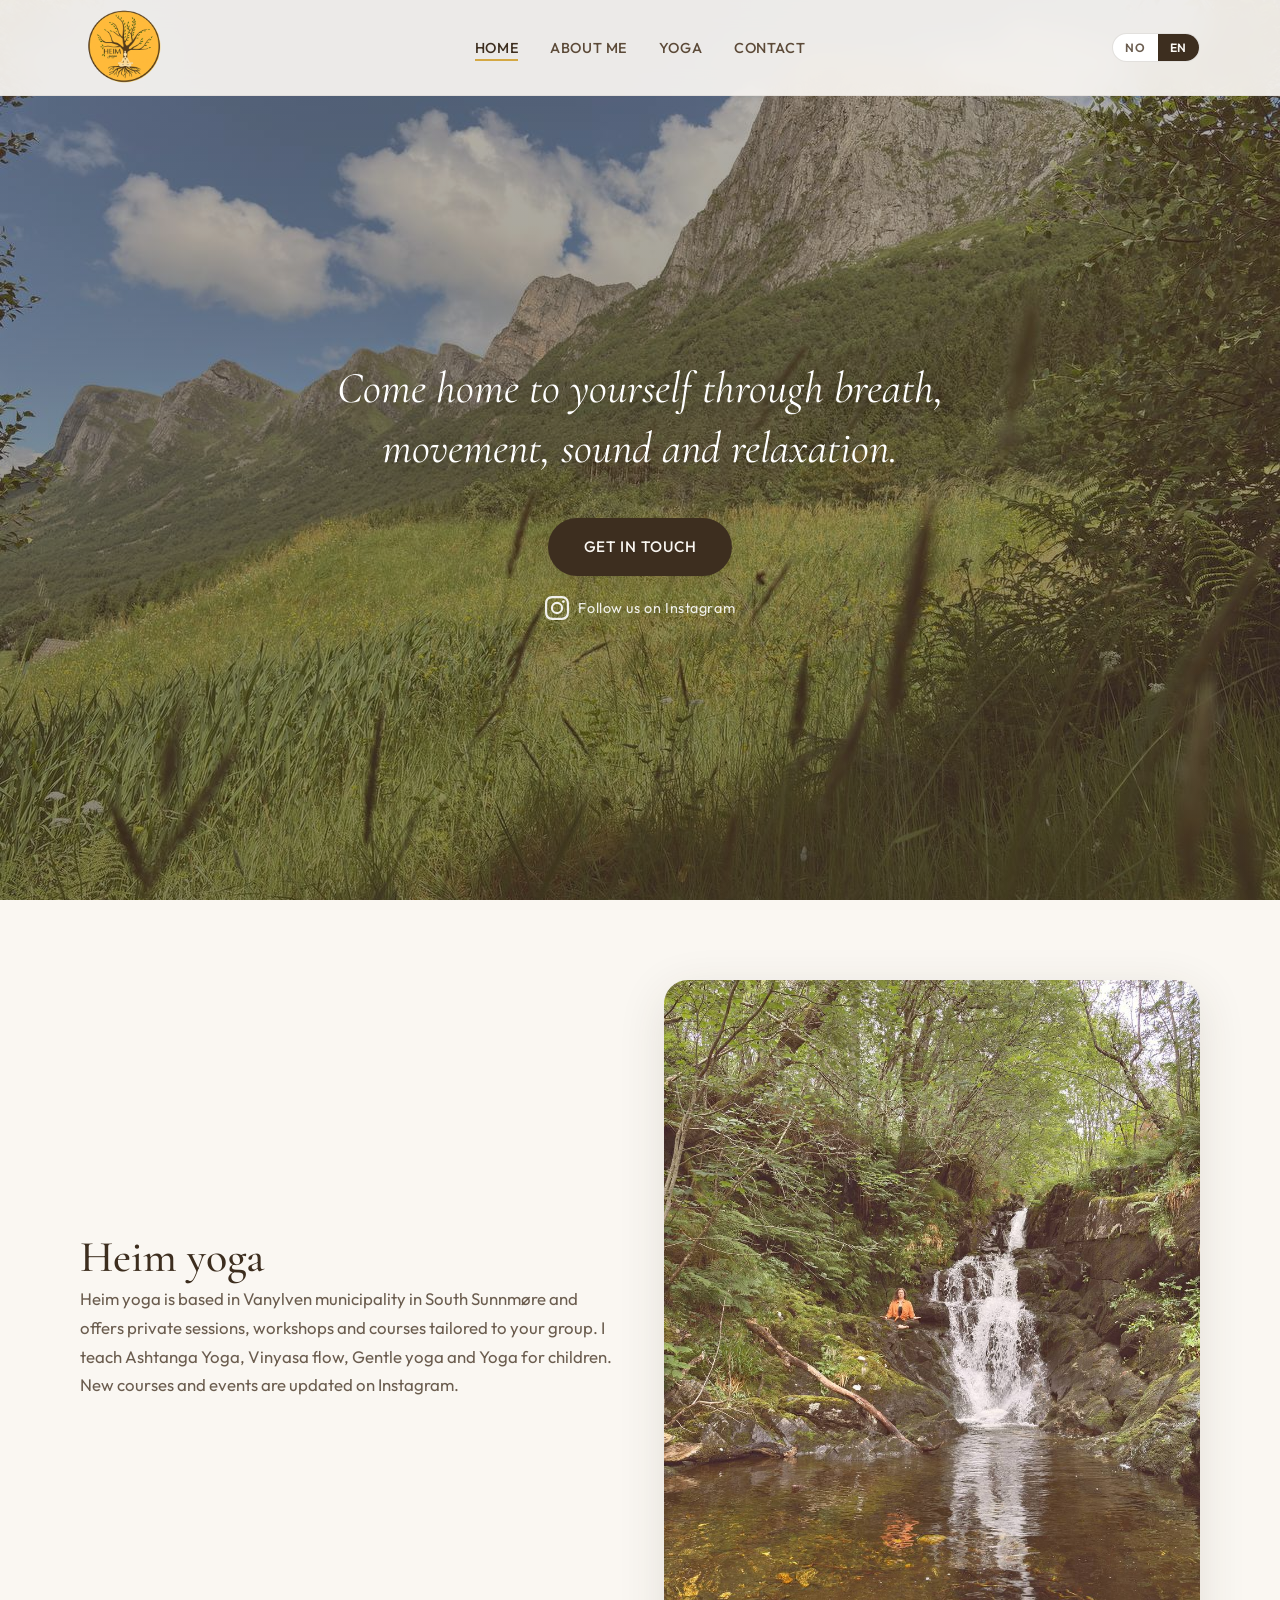
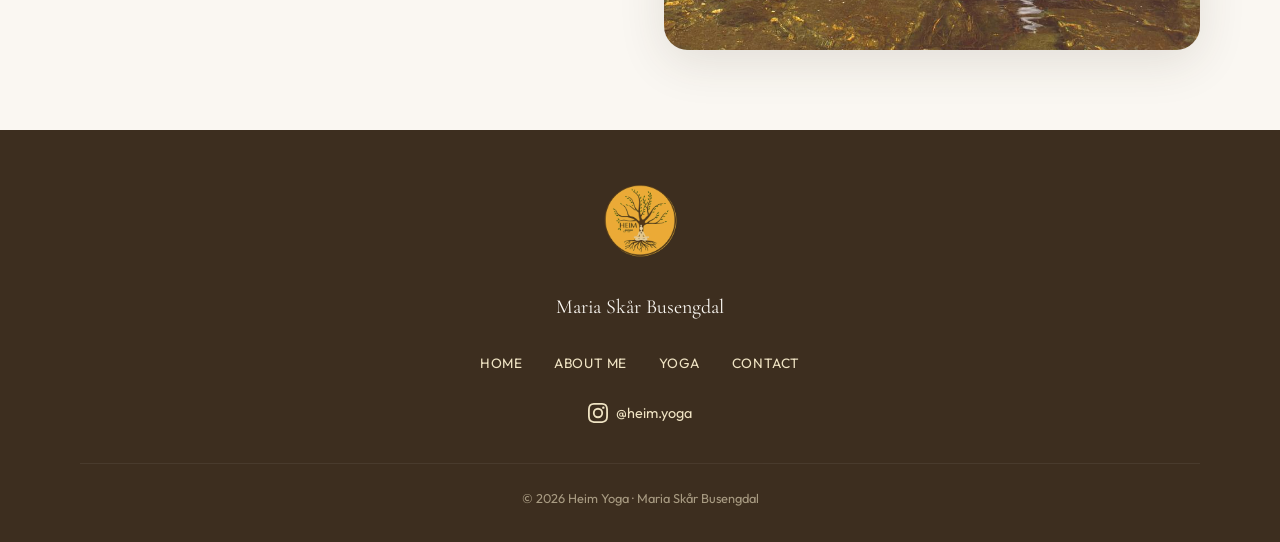
==== index.html @ f00a3d15 "Add files via upload" ====
<!DOCTYPE html>
<html lang="en">
<head>
  <meta charset="UTF-8">
  <meta name="viewport" content="width=device-width, initial-scale=1.0">
  <meta name="description" content="Heim yoga – yoga i Vanylven, Søre Sunnmøre. Ashtanga, Vinyasa, mjuk yoga og yoga for barn.">
  <title>Heim Yoga</title>
  <link rel="icon" href="assets/logo.png" type="image/png">
  <link rel="preconnect" href="https://fonts.googleapis.com">
  <link rel="preconnect" href="https://fonts.gstatic.com" crossorigin>
  <link href="https://fonts.googleapis.com/css2?family=Cormorant+Garamond:ital,wght@0,400;0,500;0,600;1,400&family=Outfit:wght@300;400;500;600&display=swap" rel="stylesheet">
  <link rel="stylesheet" href="css/style.css">
</head>
<body>

  <nav class="nav">
    <div class="container nav__inner">
      <a href="index.html" class="nav__logo">
        <img src="assets/logo.png" alt="Heim Yoga">
      </a>
      <ul class="nav__links">
        <li><a href="index.html" class="active" data-i18n="nav.home">Hjem</a></li>
        <li><a href="about.html" data-i18n="nav.about">Om meg</a></li>
        <li><a href="yoga.html" data-i18n="nav.yoga">Yoga</a></li>
        <li><a href="contact.html" data-i18n="nav.contact">Kontakt</a></li>
      </ul>
      <div class="nav__actions">
        <div class="lang-toggle">
          <button data-lang="no">NO</button>
          <button data-lang="en" class="active">EN</button>
        </div>
        <button class="nav__burger" aria-label="Menu">
          <span></span><span></span><span></span>
        </button>
      </div>
    </div>
  </nav>

  <section class="hero">
    <div class="hero__bg">
      <img src="assets/indexnatur.jpg" alt="Yoga i naturen, Vanylven">
      <div class="hero__overlay"></div>
    </div>
    <div class="hero__content">
      <p class="hero__quote" data-i18n="hero.quote">
        Kom heim til deg sjølv gjennom pust, rørsle, lyd og avspenning.
      </p>
      <div class="hero__actions">
        <a href="contact.html" class="btn btn--primary" data-i18n="hero.contact">Ta kontakt</a>
        <a href="https://www.instagram.com/heim.yoga?utm_source=qr" target="_blank" rel="noopener noreferrer" class="hero__instagram">
          <svg viewBox="0 0 24 24" fill="currentColor" aria-hidden="true">
            <path d="M12 2.163c3.204 0 3.584.012 4.85.07 3.252.148 4.771 1.691 4.919 4.919.058 1.265.069 1.645.069 4.849 0 3.205-.012 3.584-.069 4.849-.149 3.225-1.664 4.771-4.919 4.919-1.266.058-1.644.07-4.85.07-3.204 0-3.584-.012-4.849-.07-3.26-.149-4.771-1.699-4.919-4.92-.058-1.265-.07-1.644-.07-4.849 0-3.204.013-3.583.07-4.849.149-3.227 1.664-4.771 4.919-4.919 1.266-.057 1.645-.069 4.849-.069zM12 0C8.741 0 8.333.014 7.053.072 2.695.272.273 2.69.073 7.052.014 8.333 0 8.741 0 12c0 3.259.014 3.668.072 4.948.2 4.358 2.618 6.78 6.98 6.98C8.333 23.986 8.741 24 12 24c3.259 0 3.668-.014 4.948-.072 4.354-.2 6.782-2.618 6.979-6.98.059-1.28.073-1.689.073-4.948 0-3.259-.014-3.667-.072-4.947-.196-4.354-2.617-6.78-6.979-6.98C15.668.014 15.259 0 12 0zm0 5.838a6.162 6.162 0 100 12.324 6.162 6.162 0 000-12.324zM12 16a4 4 0 110-8 4 4 0 010 8zm6.406-11.845a1.44 1.44 0 100 2.881 1.44 1.44 0 000-2.881z"/>
          </svg>
          <span data-i18n="hero.instagram">Følg oss på Instagram</span>
        </a>
      </div>
    </div>
  </section>

  <section class="section">
    <div class="container">
      <div class="info-grid fade-in">
        <div class="info-grid__text">
          <h2 data-i18n="home.info.title">Heim yoga</h2>
          <p data-i18n="home.info.text">
            Heim yoga held til i Vanylven kommune på Søre Sunnmøre og tilbyr enkeltimar, workshops og kurs skreddarsydd for di gruppe. Eg underviser i Ashtanga Yoga, Vinyasa flyt, Mjuk yoga og Yoga for barn. Nye kurs og hendingar blir oppdatert på instagram.
          </p>
        </div>
        <div class="info-grid__image">
          <img src="assets/index-2.jpg" alt="Meditasjon ved foss">
        </div>
      </div>
    </div>
  </section>

  <footer class="footer">
    <div class="container">
      <div class="footer__logo">
        <img src="assets/logo.png" alt="Heim Yoga">
      </div>
      <p class="footer__name">Maria Skår Busengdal</p>
      <ul class="footer__links">
        <li><a href="index.html" data-i18n="nav.home">Hjem</a></li>
        <li><a href="about.html" data-i18n="nav.about">Om meg</a></li>
        <li><a href="yoga.html" data-i18n="nav.yoga">Yoga</a></li>
        <li><a href="contact.html" data-i18n="nav.contact">Kontakt</a></li>
      </ul>
      <div class="footer__social">
        <a href="https://www.instagram.com/heim.yoga?utm_source=qr" target="_blank" rel="noopener noreferrer">
          <svg width="20" height="20" viewBox="0 0 24 24" fill="currentColor" aria-hidden="true">
            <path d="M12 2.163c3.204 0 3.584.012 4.85.07 3.252.148 4.771 1.691 4.919 4.919.058 1.265.069 1.645.069 4.849 0 3.205-.012 3.584-.069 4.849-.149 3.225-1.664 4.771-4.919 4.919-1.266.058-1.644.07-4.85.07-3.204 0-3.584-.012-4.849-.07-3.26-.149-4.771-1.699-4.919-4.92-.058-1.265-.07-1.644-.07-4.849 0-3.204.013-3.583.07-4.849.149-3.227 1.664-4.771 4.919-4.919 1.266-.057 1.645-.069 4.849-.069zM12 0C8.741 0 8.333.014 7.053.072 2.695.272.273 2.69.073 7.052.014 8.333 0 8.741 0 12c0 3.259.014 3.668.072 4.948.2 4.358 2.618 6.78 6.98 6.98C8.333 23.986 8.741 24 12 24c3.259 0 3.668-.014 4.948-.072 4.354-.2 6.782-2.618 6.979-6.98.059-1.28.073-1.689.073-4.948 0-3.259-.014-3.667-.072-4.947-.196-4.354-2.617-6.78-6.979-6.98C15.668.014 15.259 0 12 0zm0 5.838a6.162 6.162 0 100 12.324 6.162 6.162 0 000-12.324zM12 16a4 4 0 110-8 4 4 0 010 8zm6.406-11.845a1.44 1.44 0 100 2.881 1.44 1.44 0 000-2.881z"/>
          </svg>
          @heim.yoga
        </a>
      </div>
      <p class="footer__copy" data-i18n="footer.copy">© 2026 Heim Yoga · Maria Skår Busengdal</p>
    </div>
  </footer>

  <script src="js/i18n.js"></script>
  <script src="js/main.js"></script>
</body>
</html>
---- css/style.css ----
/* Heim Yoga — design tokens from brand */
:root {
  --color-mustard: #d4a843;
  --color-mustard-light: #f0e4c4;
  --color-brown: #3d2e1f;
  --color-brown-soft: #5c4a38;
  --color-green: #4a6741;
  --color-green-light: #e8efe6;
  --color-cream: #faf7f2;
  --color-white: #ffffff;
  --color-text: #2c2419;
  --color-text-muted: #6b5d4f;
  --color-terracotta: #c45c3a;

  --font-serif: "Cormorant Garamond", Georgia, serif;
  --font-sans: "Outfit", system-ui, sans-serif;

  --radius: 12px;
  --radius-lg: 24px;
  --shadow: 0 4px 24px rgba(61, 46, 31, 0.08);
  --shadow-lg: 0 12px 48px rgba(61, 46, 31, 0.12);
  --transition: 0.3s cubic-bezier(0.4, 0, 0.2, 1);
  --nav-height: 96px;
}

*, *::before, *::after {
  box-sizing: border-box;
  margin: 0;
  padding: 0;
}

html {
  scroll-behavior: smooth;
}

body {
  font-family: var(--font-sans);
  font-size: 1.05rem;
  line-height: 1.7;
  color: var(--color-text);
  background: var(--color-cream);
  -webkit-font-smoothing: antialiased;
}

img {
  max-width: 100%;
  height: auto;
  display: block;
}

a {
  color: var(--color-green);
  text-decoration: none;
  transition: color var(--transition);
}

a:hover {
  color: var(--color-terracotta);
}

h1, h2, h3, h4 {
  font-family: var(--font-serif);
  font-weight: 500;
  line-height: 1.25;
  color: var(--color-brown);
}

h1 { font-size: clamp(2.5rem, 6vw, 4rem); }
h2 { font-size: clamp(2rem, 4vw, 2.75rem); }
h3 { font-size: clamp(1.35rem, 2.5vw, 1.65rem); }

.container {
  width: min(1120px, 92vw);
  margin-inline: auto;
}

/* ── Navigation ── */
.nav {
  position: fixed;
  top: 0;
  left: 0;
  right: 0;
  z-index: 100;
  height: var(--nav-height);
  background: rgba(250, 247, 242, 0.92);
  backdrop-filter: blur(12px);
  -webkit-backdrop-filter: blur(12px);
  border-bottom: 1px solid rgba(61, 46, 31, 0.06);
  transition: box-shadow var(--transition);
}

.nav.scrolled {
  box-shadow: var(--shadow);
}

.nav__inner {
  display: flex;
  align-items: center;
  justify-content: space-between;
  height: 100%;
}

.nav__logo img {
  height: 88px;
  width: auto;
}

.nav__links {
  display: flex;
  align-items: center;
  gap: 2rem;
  list-style: none;
}

.nav__links a {
  font-size: 0.9rem;
  font-weight: 500;
  letter-spacing: 0.04em;
  text-transform: uppercase;
  color: var(--color-brown-soft);
  position: relative;
}

.nav__links a::after {
  content: "";
  position: absolute;
  bottom: -4px;
  left: 0;
  width: 0;
  height: 2px;
  background: var(--color-mustard);
  transition: width var(--transition);
}

.nav__links a:hover,
.nav__links a.active {
  color: var(--color-brown);
}

.nav__links a:hover::after,
.nav__links a.active::after {
  width: 100%;
}

.nav__actions {
  display: flex;
  align-items: center;
  gap: 1rem;
}

.lang-toggle {
  display: flex;
  border: 1px solid rgba(61, 46, 31, 0.15);
  border-radius: 999px;
  overflow: hidden;
  background: var(--color-white);
}

.lang-toggle button {
  font-family: var(--font-sans);
  font-size: 0.75rem;
  font-weight: 600;
  letter-spacing: 0.06em;
  padding: 0.35rem 0.75rem;
  border: none;
  background: transparent;
  color: var(--color-text-muted);
  cursor: pointer;
  transition: all var(--transition);
}

.lang-toggle button.active {
  background: var(--color-brown);
  color: var(--color-cream);
}

.nav__burger {
  display: none;
  flex-direction: column;
  gap: 5px;
  background: none;
  border: none;
  cursor: pointer;
  padding: 4px;
}

.nav__burger span {
  display: block;
  width: 24px;
  height: 2px;
  background: var(--color-brown);
  transition: var(--transition);
}

/* ── Buttons ── */
.btn {
  display: inline-flex;
  align-items: center;
  justify-content: center;
  gap: 0.5rem;
  font-family: var(--font-sans);
  font-size: 0.95rem;
  font-weight: 500;
  letter-spacing: 0.06em;
  text-transform: uppercase;
  padding: 1rem 2.25rem;
  border: none;
  border-radius: 999px;
  cursor: pointer;
  transition: all var(--transition);
}

.btn--primary {
  background: var(--color-brown);
  color: var(--color-cream);
  box-shadow: 0 4px 16px rgba(61, 46, 31, 0.2);
}

.btn--primary:hover {
  background: var(--color-terracotta);
  color: var(--color-white);
  transform: translateY(-2px);
  box-shadow: 0 8px 24px rgba(196, 92, 58, 0.3);
}

.btn--outline {
  background: transparent;
  color: var(--color-brown);
  border: 2px solid var(--color-brown);
}

.btn--outline:hover {
  background: var(--color-brown);
  color: var(--color-cream);
}

.btn--instagram {
  background: transparent;
  color: var(--color-brown);
  border: 2px solid rgba(61, 46, 31, 0.2);
  padding: 0.85rem 1.5rem;
}

.btn--instagram:hover {
  border-color: var(--color-terracotta);
  color: var(--color-terracotta);
}

.btn--instagram svg {
  width: 20px;
  height: 20px;
}

/* ── Hero (Home) ── */
.hero {
  position: relative;
  min-height: 100vh;
  display: flex;
  align-items: center;
  justify-content: center;
  text-align: center;
  overflow: hidden;
}

.hero__bg {
  position: absolute;
  inset: 0;
  z-index: 0;
}

.hero__bg img {
  width: 100%;
  height: 100%;
  object-fit: cover;
}

.hero__overlay {
  position: absolute;
  inset: 0;
  background: linear-gradient(
    to bottom,
    rgba(44, 36, 25, 0.35) 0%,
    rgba(44, 36, 25, 0.55) 100%
  );
}

.hero__content {
  position: relative;
  z-index: 1;
  padding: calc(var(--nav-height) + 2rem) 1.5rem 3rem;
  max-width: 780px;
  color: var(--color-white);
  animation: fadeUp 1s ease-out;
}

.hero__quote {
  font-family: var(--font-serif);
  font-size: clamp(1.75rem, 4.5vw, 2.75rem);
  font-weight: 400;
  font-style: italic;
  line-height: 1.35;
  margin-bottom: 2.5rem;
  text-shadow: 0 2px 20px rgba(0, 0, 0, 0.3);
}

.hero__actions {
  display: flex;
  flex-direction: column;
  align-items: center;
  gap: 1.25rem;
}

.hero__instagram {
  display: inline-flex;
  align-items: center;
  gap: 0.6rem;
  color: var(--color-white);
  font-size: 0.9rem;
  letter-spacing: 0.04em;
  opacity: 0.9;
  transition: opacity var(--transition);
}

.hero__instagram:hover {
  opacity: 1;
  color: var(--color-mustard-light);
}

.hero__instagram svg {
  width: 24px;
  height: 24px;
}

/* ── Page header ── */
.page-header {
  padding: calc(var(--nav-height) + 4rem) 0 3rem;
  text-align: center;
  background: linear-gradient(180deg, var(--color-mustard-light) 0%, var(--color-cream) 100%);
}

.page-header p {
  max-width: 600px;
  margin: 1rem auto 0;
  color: var(--color-text-muted);
  font-size: 1.1rem;
}

/* ── Sections ── */
.section {
  padding: 5rem 0;
}

.section--alt {
  background: var(--color-white);
}

.section__title {
  text-align: center;
  margin-bottom: 3rem;
}

.section__title::after {
  content: "";
  display: block;
  width: 48px;
  height: 3px;
  background: var(--color-mustard);
  margin: 1rem auto 0;
  border-radius: 2px;
}

/* ── Info block (home) ── */
.info-grid {
  display: grid;
  grid-template-columns: 1fr 1fr;
  gap: 3rem;
  align-items: center;
}

.info-grid__text p {
  margin-bottom: 1.25rem;
  color: var(--color-text-muted);
}

.info-grid__text p:last-child {
  margin-bottom: 0;
}

.info-grid__image {
  border-radius: var(--radius-lg);
  overflow: hidden;
  box-shadow: var(--shadow-lg);
}

.info-grid__image img {
  width: 100%;
  aspect-ratio: 4/5;
  object-fit: cover;
}

/* ── About page ── */
.about-intro {
  display: grid;
  grid-template-columns: 1fr 1.2fr;
  gap: 3.5rem;
  align-items: start;
}

.about-intro__photo {
  border-radius: var(--radius-lg);
  overflow: hidden;
  box-shadow: var(--shadow-lg);
  position: sticky;
  top: calc(var(--nav-height) + 2rem);
}

.about-intro__photo img {
  width: 100%;
  aspect-ratio: 3/4;
  object-fit: cover;
}

.about-intro__text p {
  margin-bottom: 1.25rem;
  color: var(--color-text-muted);
}

/* ── Training list ── */
.training-list {
  list-style: none;
  display: flex;
  flex-direction: column;
  gap: 1rem;
}

.training-list li {
  padding: 1.25rem 1.5rem;
  background: var(--color-green-light);
  border-radius: var(--radius);
  border-left: 4px solid var(--color-green);
  font-size: 0.95rem;
  color: var(--color-text-muted);
  transition: transform var(--transition);
}

.training-list li:hover {
  transform: translateX(4px);
}

.training-list li strong {
  display: block;
  color: var(--color-brown);
  font-weight: 600;
  margin-bottom: 0.25rem;
}

/* ── Yoga cards ── */
.yoga-cards {
  display: grid;
  grid-template-columns: repeat(2, 1fr);
  gap: 2rem;
}

.yoga-card {
  background: var(--color-white);
  border-radius: var(--radius-lg);
  overflow: hidden;
  box-shadow: var(--shadow);
  border: 1px solid rgba(61, 46, 31, 0.06);
  transition: transform var(--transition), box-shadow var(--transition);
  display: flex;
  flex-direction: column;
}

.yoga-card:hover {
  transform: translateY(-4px);
  box-shadow: var(--shadow-lg);
}

.yoga-card__media {
  position: relative;
  overflow: hidden;
}

.yoga-card__media::after {
  content: "";
  position: absolute;
  inset: auto 0 0;
  height: 45%;
  background: linear-gradient(to top, rgba(44, 36, 25, 0.45), transparent);
  pointer-events: none;
}

.yoga-card__media img {
  width: 100%;
  height: 240px;
  object-fit: cover;
  object-position: center;
  display: block;
  transition: transform 0.6s ease;
}

.yoga-card:hover .yoga-card__media img {
  transform: scale(1.04);
}

.yoga-card__number {
  position: absolute;
  z-index: 1;
  left: 1.25rem;
  bottom: 1rem;
  font-family: var(--font-serif);
  font-size: 2.25rem;
  color: var(--color-cream);
  line-height: 1;
  text-shadow: 0 2px 12px rgba(44, 36, 25, 0.45);
}

.yoga-card__body {
  padding: 1.75rem 1.75rem 2rem;
  flex: 1;
}

.yoga-card h3 {
  margin-bottom: 0.85rem;
}

.yoga-card p {
  color: var(--color-text-muted);
  font-size: 0.98rem;
}

/* ── Practical info ── */
.practical-box {
  background: linear-gradient(135deg, var(--color-mustard-light), var(--color-green-light));
  border-radius: var(--radius-lg);
  padding: 2.5rem 3rem;
  text-align: center;
  max-width: 720px;
  margin: 0 auto;
}

.practical-box p {
  color: var(--color-brown-soft);
  font-size: 1.05rem;
}

/* ── Contact page ── */
.contact-grid {
  display: grid;
  grid-template-columns: 1fr 1fr;
  gap: 3rem;
  align-items: center;
}

.contact-info {
  display: flex;
  flex-direction: column;
  gap: 1.75rem;
}

.contact-item {
  display: flex;
  align-items: flex-start;
  gap: 1.25rem;
}

.contact-item__icon {
  flex-shrink: 0;
  width: 48px;
  height: 48px;
  display: flex;
  align-items: center;
  justify-content: center;
  background: var(--color-mustard-light);
  border-radius: 50%;
  color: var(--color-brown);
}

.contact-item__icon svg {
  width: 22px;
  height: 22px;
}

.contact-item__label {
  font-size: 0.8rem;
  text-transform: uppercase;
  letter-spacing: 0.08em;
  color: var(--color-text-muted);
  margin-bottom: 0.25rem;
}

.contact-item__value {
  font-size: 1.1rem;
  color: var(--color-brown);
  font-weight: 500;
}

.contact-item__value a {
  color: var(--color-brown);
}

.contact-item__value a:hover {
  color: var(--color-terracotta);
}

.contact-image {
  border-radius: var(--radius-lg);
  overflow: hidden;
  box-shadow: var(--shadow-lg);
}

.contact-image img {
  width: 100%;
  aspect-ratio: 4/5;
  object-fit: cover;
}

/* ── Footer ── */
.footer {
  background: var(--color-brown);
  color: var(--color-mustard-light);
  padding: 3rem 0 2rem;
  text-align: center;
}

.footer__logo img {
  height: 88px;
  margin: 0 auto 1.5rem;
  opacity: 0.9;
}

.footer__name {
  font-family: var(--font-serif);
  font-size: 1.25rem;
  margin-bottom: 0.5rem;
  color: var(--color-cream);
}

.footer__links {
  display: flex;
  justify-content: center;
  gap: 2rem;
  margin: 1.5rem 0;
  list-style: none;
}

.footer__links a {
  color: var(--color-mustard-light);
  font-size: 0.85rem;
  letter-spacing: 0.04em;
  text-transform: uppercase;
}

.footer__links a:hover {
  color: var(--color-white);
}

.footer__social {
  margin-top: 1.5rem;
}

.footer__social a {
  display: inline-flex;
  align-items: center;
  gap: 0.5rem;
  color: var(--color-mustard-light);
  font-size: 0.9rem;
}

.footer__social a:hover {
  color: var(--color-white);
}

.footer__copy {
  margin-top: 2rem;
  padding-top: 1.5rem;
  border-top: 1px solid rgba(255, 255, 255, 0.1);
  font-size: 0.8rem;
  opacity: 0.6;
}

/* ── Animations ── */
@keyframes fadeUp {
  from {
    opacity: 0;
    transform: translateY(24px);
  }
  to {
    opacity: 1;
    transform: translateY(0);
  }
}

.fade-in {
  opacity: 0;
  transform: translateY(20px);
  transition: opacity 0.6s ease, transform 0.6s ease;
}

.fade-in.visible {
  opacity: 1;
  transform: translateY(0);
}

/* ── Responsive ── */
@media (max-width: 900px) {
  .info-grid,
  .about-intro,
  .contact-grid,
  .yoga-cards {
    grid-template-columns: 1fr;
  }

  .about-intro__photo {
    position: static;
    max-width: 400px;
    margin: 0 auto;
  }

  .nav__links {
    display: none;
    position: fixed;
    top: var(--nav-height);
    left: 0;
    right: 0;
    flex-direction: column;
    background: var(--color-cream);
    padding: 2rem;
    gap: 1.5rem;
    border-bottom: 1px solid rgba(61, 46, 31, 0.08);
    box-shadow: var(--shadow);
  }

  .nav__links.open {
    display: flex;
  }

  .nav__burger {
    display: flex;
  }

  .nav__burger.open span:nth-child(1) {
    transform: rotate(45deg) translate(5px, 5px);
  }

  .nav__burger.open span:nth-child(2) {
    opacity: 0;
  }

  .nav__burger.open span:nth-child(3) {
    transform: rotate(-45deg) translate(5px, -5px);
  }
}

@media (max-width: 600px) {
  :root {
    --nav-height: 80px;
  }

  .nav__logo img {
    height: 68px;
  }

  .section {
    padding: 3.5rem 0;
  }

  .practical-box {
    padding: 2rem 1.5rem;
  }

  .yoga-card__media img {
    height: 200px;
  }

  .yoga-card__body {
    padding: 1.5rem 1.35rem 1.75rem;
  }
}
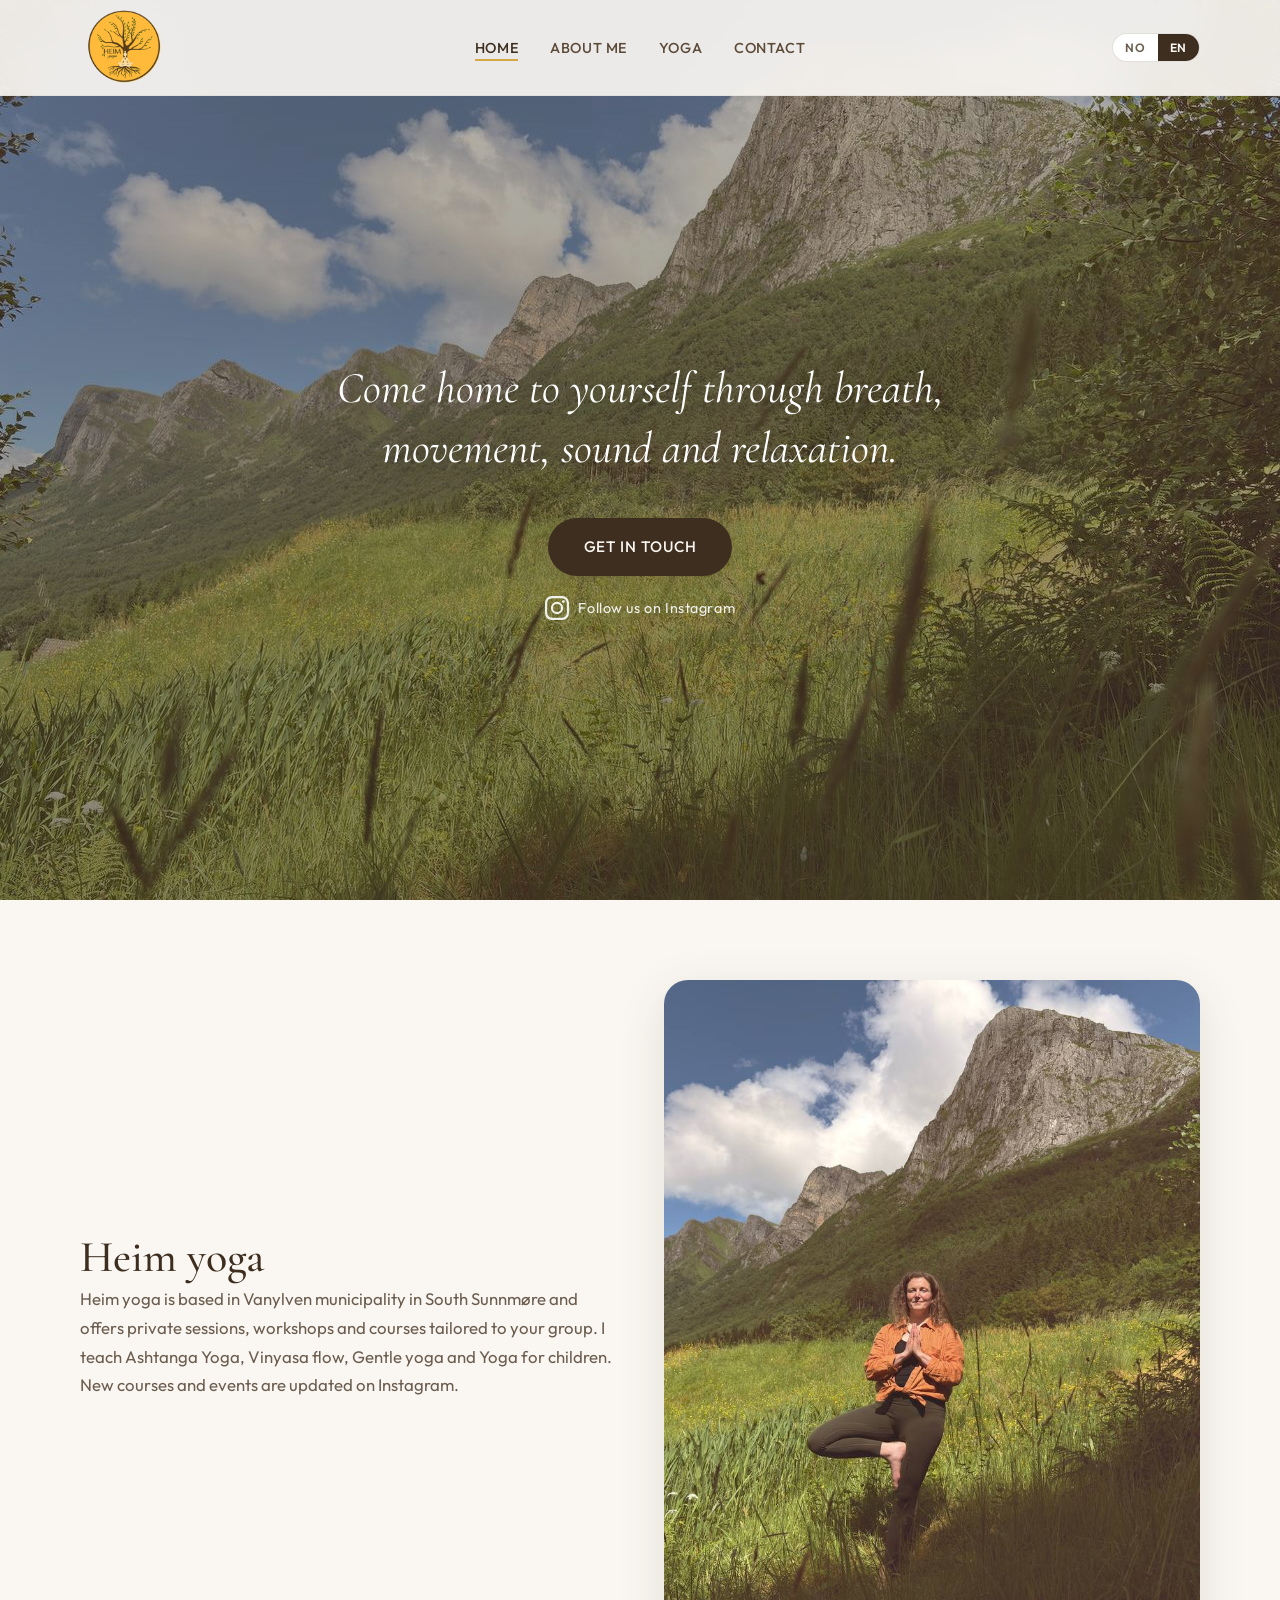
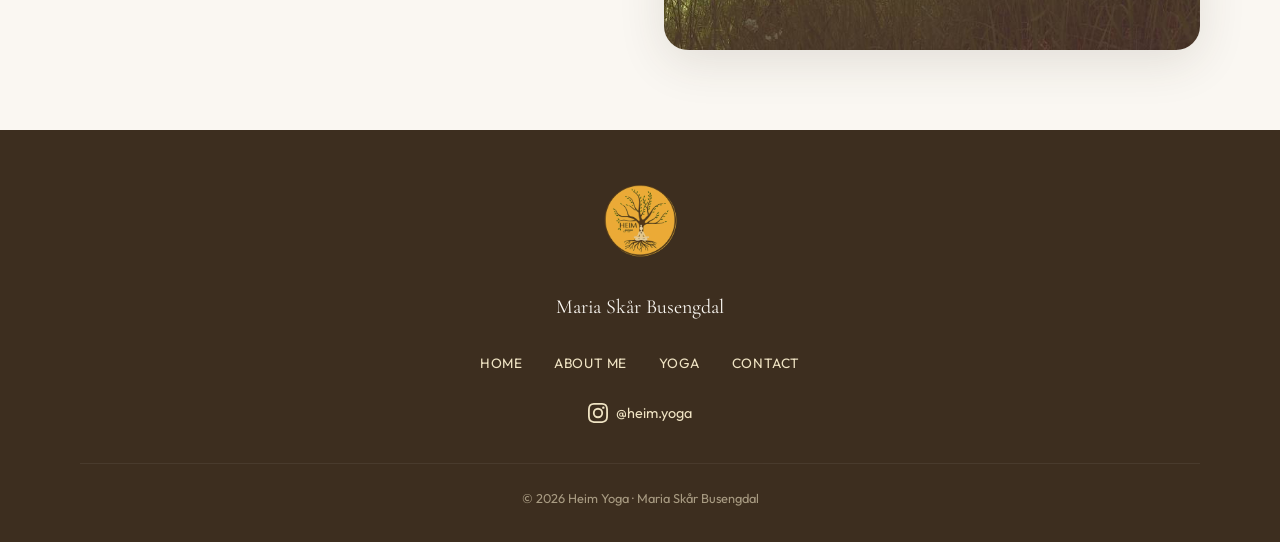
==== commit ff83ee2d: "Update image source in index.html" ====
--- a/index.html
+++ b/index.html
@@ -67,7 +67,7 @@
           </p>
         </div>
         <div class="info-grid__image">
-          <img src="assets/index-2.jpg" alt="Meditasjon ved foss">
+          <img src="assets/index.jpg" alt="Meditasjon ved foss">
         </div>
       </div>
     </div>
